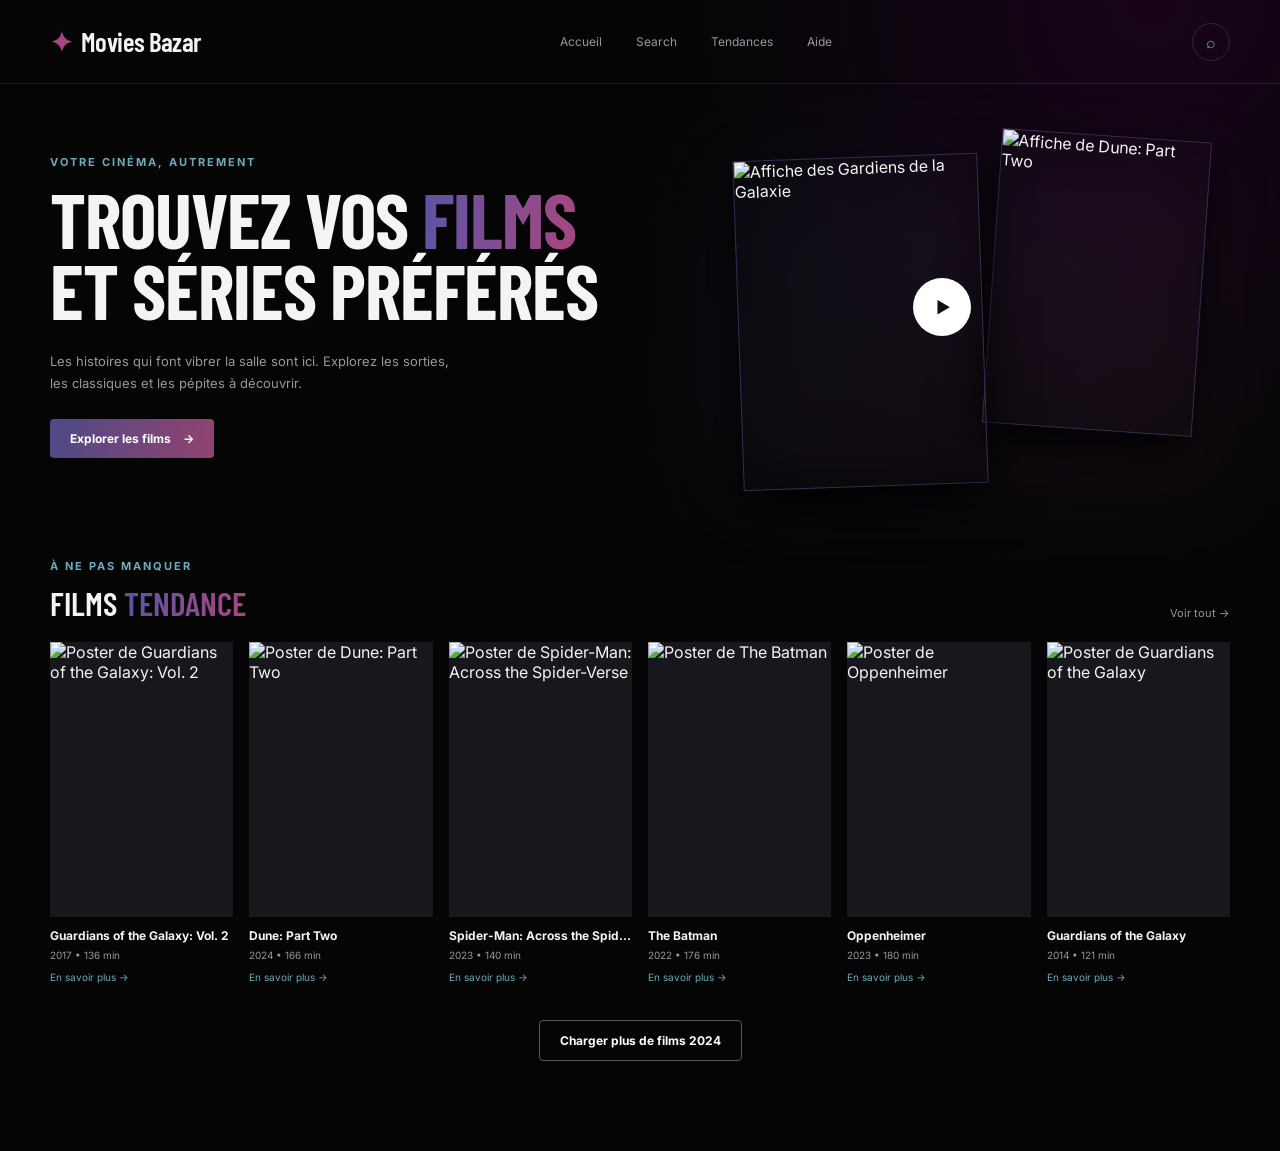
==== index.html @ b49e33e4 "fix" ====
<!DOCTYPE html>
<html lang="fr">
<head>
    <meta charset="UTF-8">
    <meta name="viewport" content="width=device-width, initial-scale=1.0">
    <meta name="description" content="Movies Bazar - Découvrez les films qui font vibrer le village.">
    <title>Movies Bazar | Accueil</title>
    <link rel="preconnect" href="https://fonts.googleapis.com">
    <link rel="preconnect" href="https://fonts.gstatic.com" crossorigin>
    <link href="https://fonts.googleapis.com/css2?family=Barlow+Condensed:wght@500;600;700&family=Inter:wght@400;500;600;700&display=swap" rel="stylesheet">
    <link rel="stylesheet" href="css/style.css">
</head>
<body>
    <div id="site-header"></div>
    <main>
        <section class="hero container" aria-labelledby="hero-title">
            <div class="hero__copy">
                <p class="eyebrow">Votre cinéma, autrement</p>
                <h1 id="hero-title">Trouvez vos <span>films</span><br>et séries préférés</h1>
                <p class="hero__text">Les histoires qui font vibrer la salle sont ici. Explorez les sorties, les classiques et les pépites à découvrir.</p>
                <a class="button button--primary" href="search.html">Explorer les films <span aria-hidden="true">→</span></a>
            </div>
            <div class="hero__art" aria-label="Affiches de films populaires">
                <div class="hero__glow"></div>
                <img class="hero__poster hero__poster--back" src="https://image.tmdb.org/t/p/w500/1pdfLvkbY9ohJlCjQH2CZjjYVvJ.jpg" alt="Affiche de Dune: Part Two">
                <img class="hero__poster hero__poster--front" src="https://m.media-amazon.com/images/M/MV5BNWE5MGI3MDctMmU5Ni00YzI2LWEzMTQtZGIyZDA5MzQzNDBhXkEyXkFqcGc@._V1_QL75_UX380_CR0,1,380,562_.jpg" alt="Affiche des Gardiens de la Galaxie">
                <span class="hero__play" aria-hidden="true">▶</span>
            </div>
        </section>
        <section class="container section" aria-labelledby="trending-title">
            <div class="section-heading"><div><p class="eyebrow">À ne pas manquer</p><h2 id="trending-title">Films <span>tendance</span></h2></div><a href="tendance.html">Voir tout <span aria-hidden="true">→</span></a></div>
            <div id="trending-grid" class="movie-grid movie-grid--home"></div>
            <button id="load-more-home" class="button button--outline load-more" type="button">Charger plus de films 2024</button>
        </section>
    </main>
    <script src="js/config.js"></script>
    <script src="js/data.js"></script>
    <script src="js/app.js?v=404-nav"></script>
    <script src="js/home.js"></script>
</body>
</html>
---- css/style.css ----
:root{--bg:#050506;--surface:#101014;--surface-2:#17171d;--text:#f5f3f5;--muted:#98969f;--line:#2b2931;--pink:#a9467f;--purple:#5a54a5;--cyan:#6babbc}
*{box-sizing:border-box}html{scroll-behavior:smooth}body{margin:0;background:radial-gradient(circle at 90% 0,#18041a 0,transparent 28rem),var(--bg);color:var(--text);font-family:Inter,Arial,sans-serif;min-height:100vh}a{color:inherit;text-decoration:none}button,input{font:inherit}button{cursor:pointer}.container{width:min(1180px,calc(100% - 64px));margin:0 auto}.sr-only{position:absolute;width:1px;height:1px;padding:0;margin:-1px;overflow:hidden;clip:rect(0,0,0,0);white-space:nowrap;border:0}
.site-header{height:84px;border-bottom:1px solid rgba(255,255,255,.07);display:flex;align-items:center}.site-header__inner{display:flex;align-items:center;justify-content:space-between;gap:30px}.logo{font-family:"Barlow Condensed",sans-serif;font-size:27px;font-weight:600;letter-spacing:-.5px}.logo-mark{color:var(--pink);margin-right:8px}.nav{display:flex;align-items:center;gap:34px;color:var(--muted);font-size:12px}.nav a:hover,.nav a[aria-current=page]{color:#fff}.header-search{width:38px;height:38px;border:1px solid var(--line);border-radius:50%;display:grid;place-items:center;color:var(--cyan)}
.hero{min-height:445px;display:grid;grid-template-columns:1fr 1fr;align-items:center;gap:50px}.eyebrow{text-transform:uppercase;color:var(--cyan);font-size:11px;letter-spacing:2px;font-weight:700;margin:0 0 14px}.hero h1,.page-intro h1,.error-page h1{font-family:"Barlow Condensed",sans-serif;font-size:clamp(50px,6vw,82px);line-height:.92;text-transform:uppercase;letter-spacing:-1px;margin:0}.hero h1 span,.page-intro h1 span,.section-heading h2 span{background:linear-gradient(100deg,var(--purple),var(--pink));-webkit-background-clip:text;background-clip:text;color:transparent}.hero__text{max-width:420px;color:var(--muted);font-size:13px;line-height:1.7;margin:25px 0}.button{border:0;border-radius:4px;padding:12px 20px;display:inline-flex;justify-content:center;align-items:center;gap:12px;font-weight:700;font-size:12px;transition:transform .2s,background .2s}.button:hover{transform:translateY(-2px)}.button--primary{color:#fff;background:linear-gradient(100deg,#4d4a86,#91436f)}.button--outline{color:#fff;background:transparent;border:1px solid #57545e}.hero__art{height:360px;position:relative}.hero__glow{position:absolute;inset:30px 0 0 50px;background:linear-gradient(135deg,#514d91,#963f70);opacity:.12;filter:blur(50px)}.hero__poster{position:absolute;object-fit:cover;border:1px solid #392a53;box-shadow:0 18px 50px #000}.hero__poster--back{width:210px;height:295px;right:5%;top:8px;transform:rotate(4deg)}.hero__poster--front{width:245px;height:330px;left:13%;bottom:0;transform:rotate(-2deg)}.hero__play{position:absolute;left:49%;top:50%;transform:translate(-50%,-50%);width:58px;height:58px;border-radius:50%;background:#fff;color:#111;display:grid;place-items:center;padding-left:3px}
.section{padding:30px 0 90px}.section-heading{display:flex;justify-content:space-between;align-items:end;margin-bottom:22px}.section-heading h2{font:600 33px/1 "Barlow Condensed",sans-serif;text-transform:uppercase;margin:0}.section-heading>a{color:var(--muted);font-size:11px}.movie-grid{display:grid;grid-template-columns:repeat(5,1fr);gap:24px 16px}.movie-grid--home{grid-template-columns:repeat(6,1fr)}.movie-card{min-width:0}.movie-card__poster{display:block;aspect-ratio:2/3;overflow:hidden;background:var(--surface-2);position:relative}.movie-card__poster img{width:100%;height:100%;object-fit:cover;transition:transform .35s}.movie-card:hover .movie-card__poster img{transform:scale(1.05)}.movie-card__poster:after{content:"Voir le film";position:absolute;inset:auto 8px 8px;padding:8px;background:rgba(5,5,6,.88);text-align:center;font-size:10px;opacity:0;transition:opacity .2s}.movie-card:hover .movie-card__poster:after{opacity:1}.movie-card h3{font-size:12px;white-space:nowrap;overflow:hidden;text-overflow:ellipsis;margin:11px 0 6px}.movie-card__meta{color:var(--muted);font-size:10px}.movie-card__link{display:inline-block;color:var(--cyan);font-size:10px;margin-top:10px}.movie-card__link:hover{text-decoration:underline}.load-more{display:flex;margin:35px auto 0}.page-main{padding-top:70px;min-height:calc(100vh - 170px)}.page-intro{margin-bottom:30px}.page-intro>p:last-child{color:var(--muted);font-size:14px;margin-top:20px}.search-box{display:flex;align-items:center;gap:14px;background:var(--surface);border:1px solid var(--line);padding:7px 8px 7px 18px;border-radius:5px;max-width:750px}.search-box>span{color:var(--cyan);font-size:25px}.search-box input{flex:1;min-width:0;background:none;border:0;outline:0;color:#fff;font-size:14px}.search-box input::placeholder{color:#706e77}.status{color:var(--muted);font-size:12px;margin:24px 0}.back-link{color:var(--muted);font-size:12px}.movie-details{margin-top:35px;display:grid;grid-template-columns:280px 1fr;gap:55px;padding-bottom:80px}.movie-details__poster{width:100%;aspect-ratio:2/3;object-fit:cover}.movie-details h1{font:600 clamp(45px,6vw,75px)/.95 "Barlow Condensed",sans-serif;text-transform:uppercase;margin:0 0 18px}.movie-details__tagline{color:var(--cyan);font-size:12px}.movie-details__plot{color:#c2c0c8;line-height:1.8;max-width:700px}.movie-facts{display:flex;flex-wrap:wrap;gap:10px;margin:25px 0}.movie-fact{border:1px solid var(--line);padding:10px 13px;color:var(--muted);font-size:11px}.movie-fact strong{display:block;color:#fff;margin-top:5px}.movie-details__label{color:var(--muted);font-size:11px;text-transform:uppercase;letter-spacing:1px;margin-top:24px}.error-page{text-align:center;padding-top:80px}.error-page__code{font:700 150px/.8 "Barlow Condensed",sans-serif;color:var(--pink);margin:0}.error-page h1{font-size:54px;margin-top:25px}.error-page>p:not(.error-page__code){color:var(--muted);margin:20px 0 30px}.error-form{max-width:500px;text-align:left;background:var(--surface);border:1px solid var(--line);padding:25px;margin:60px auto}.error-form h2{font:600 28px "Barlow Condensed",sans-serif;text-transform:uppercase;margin:0}.error-form p{color:var(--muted);font-size:12px;line-height:1.6}.form-row{display:grid;gap:7px;margin:16px 0}.form-row label{font-size:11px;color:var(--muted)}.form-row input,.form-row textarea{background:#09090c;border:1px solid var(--line);border-radius:3px;color:#fff;padding:12px;outline-color:var(--purple)}.form-row textarea{min-height:110px;resize:vertical}.site-footer{border-top:1px solid var(--line);padding:25px 0;color:var(--muted);font-size:11px}.site-footer__inner{display:flex;justify-content:space-between}
@media(max-width:900px){.movie-grid--home,.movie-grid{grid-template-columns:repeat(4,1fr)}.hero{min-height:550px}.hero__art{order:-1;height:280px}.hero__poster--back{width:170px;height:240px}.hero__poster--front{width:190px;height:255px}.movie-details{grid-template-columns:220px 1fr;gap:30px}}@media(max-width:600px){.container{width:min(100% - 32px,1180px)}.site-header{height:70px}.site-header__inner{gap:10px}.nav{gap:8px}.nav a{font-size:10px}.header-search{width:32px;height:32px}.hero{display:flex;flex-direction:column;align-items:stretch;padding-top:25px;gap:10px}.hero__art{order:-1;height:270px}.hero__poster--front{left:18%}.hero__poster--back{right:8%}.movie-grid--home,.movie-grid{grid-template-columns:repeat(2,1fr);gap:24px 12px}.section-heading{align-items:start}.section-heading h2{font-size:28px}.search-box{padding-left:12px}.search-box .button{padding:12px 13px}.movie-details{display:block}.movie-details__poster{width:190px;margin-bottom:28px}.error-page__code{font-size:110px}.error-page h1{font-size:42px}.site-footer__inner{display:block;text-align:center}.site-footer__inner p{margin:8px}}
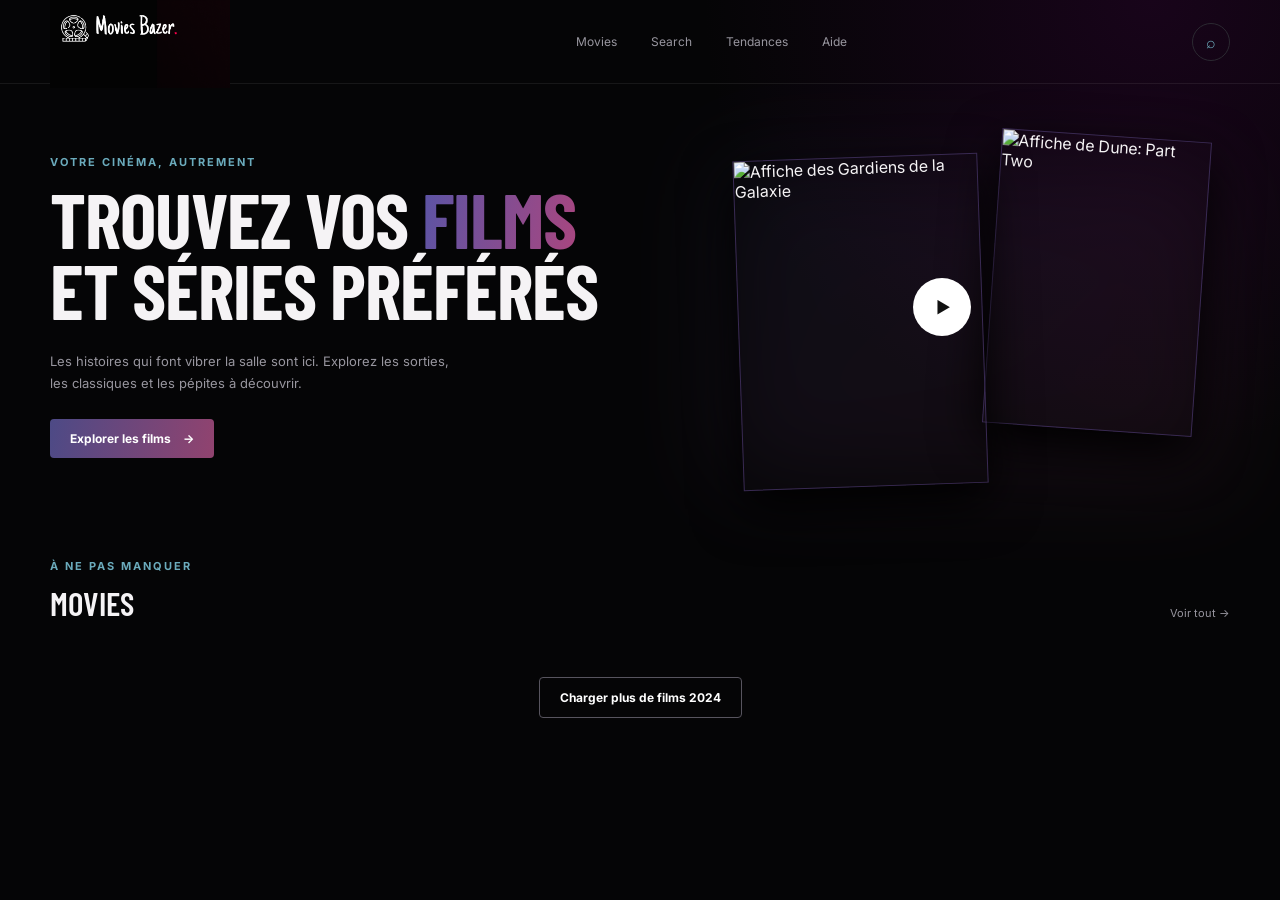
==== commit 8ca02a2b: "fixed" ====
--- a/index.html
+++ b/index.html
@@ -28,7 +28,7 @@
             </div>
         </section>
         <section class="container section" aria-labelledby="trending-title">
-            <div class="section-heading"><div><p class="eyebrow">À ne pas manquer</p><h2 id="trending-title">Films <span>tendance</span></h2></div><a href="tendance.html">Voir tout <span aria-hidden="true">→</span></a></div>
+            <div class="section-heading"><div><p class="eyebrow">À ne pas manquer</p><h2 id="trending-title">Movies</h2></div><a href="tendance.html">Voir tout <span aria-hidden="true">→</span></a></div>
             <div id="trending-grid" class="movie-grid movie-grid--home"></div>
             <button id="load-more-home" class="button button--outline load-more" type="button">Charger plus de films 2024</button>
         </section>
--- a/css/style.css
+++ b/css/style.css
@@ -1,6 +1,574 @@
-:root{--bg:#050506;--surface:#101014;--surface-2:#17171d;--text:#f5f3f5;--muted:#98969f;--line:#2b2931;--pink:#a9467f;--purple:#5a54a5;--cyan:#6babbc}
-*{box-sizing:border-box}html{scroll-behavior:smooth}body{margin:0;background:radial-gradient(circle at 90% 0,#18041a 0,transparent 28rem),var(--bg);color:var(--text);font-family:Inter,Arial,sans-serif;min-height:100vh}a{color:inherit;text-decoration:none}button,input{font:inherit}button{cursor:pointer}.container{width:min(1180px,calc(100% - 64px));margin:0 auto}.sr-only{position:absolute;width:1px;height:1px;padding:0;margin:-1px;overflow:hidden;clip:rect(0,0,0,0);white-space:nowrap;border:0}
-.site-header{height:84px;border-bottom:1px solid rgba(255,255,255,.07);display:flex;align-items:center}.site-header__inner{display:flex;align-items:center;justify-content:space-between;gap:30px}.logo{font-family:"Barlow Condensed",sans-serif;font-size:27px;font-weight:600;letter-spacing:-.5px}.logo-mark{color:var(--pink);margin-right:8px}.nav{display:flex;align-items:center;gap:34px;color:var(--muted);font-size:12px}.nav a:hover,.nav a[aria-current=page]{color:#fff}.header-search{width:38px;height:38px;border:1px solid var(--line);border-radius:50%;display:grid;place-items:center;color:var(--cyan)}
-.hero{min-height:445px;display:grid;grid-template-columns:1fr 1fr;align-items:center;gap:50px}.eyebrow{text-transform:uppercase;color:var(--cyan);font-size:11px;letter-spacing:2px;font-weight:700;margin:0 0 14px}.hero h1,.page-intro h1,.error-page h1{font-family:"Barlow Condensed",sans-serif;font-size:clamp(50px,6vw,82px);line-height:.92;text-transform:uppercase;letter-spacing:-1px;margin:0}.hero h1 span,.page-intro h1 span,.section-heading h2 span{background:linear-gradient(100deg,var(--purple),var(--pink));-webkit-background-clip:text;background-clip:text;color:transparent}.hero__text{max-width:420px;color:var(--muted);font-size:13px;line-height:1.7;margin:25px 0}.button{border:0;border-radius:4px;padding:12px 20px;display:inline-flex;justify-content:center;align-items:center;gap:12px;font-weight:700;font-size:12px;transition:transform .2s,background .2s}.button:hover{transform:translateY(-2px)}.button--primary{color:#fff;background:linear-gradient(100deg,#4d4a86,#91436f)}.button--outline{color:#fff;background:transparent;border:1px solid #57545e}.hero__art{height:360px;position:relative}.hero__glow{position:absolute;inset:30px 0 0 50px;background:linear-gradient(135deg,#514d91,#963f70);opacity:.12;filter:blur(50px)}.hero__poster{position:absolute;object-fit:cover;border:1px solid #392a53;box-shadow:0 18px 50px #000}.hero__poster--back{width:210px;height:295px;right:5%;top:8px;transform:rotate(4deg)}.hero__poster--front{width:245px;height:330px;left:13%;bottom:0;transform:rotate(-2deg)}.hero__play{position:absolute;left:49%;top:50%;transform:translate(-50%,-50%);width:58px;height:58px;border-radius:50%;background:#fff;color:#111;display:grid;place-items:center;padding-left:3px}
-.section{padding:30px 0 90px}.section-heading{display:flex;justify-content:space-between;align-items:end;margin-bottom:22px}.section-heading h2{font:600 33px/1 "Barlow Condensed",sans-serif;text-transform:uppercase;margin:0}.section-heading>a{color:var(--muted);font-size:11px}.movie-grid{display:grid;grid-template-columns:repeat(5,1fr);gap:24px 16px}.movie-grid--home{grid-template-columns:repeat(6,1fr)}.movie-card{min-width:0}.movie-card__poster{display:block;aspect-ratio:2/3;overflow:hidden;background:var(--surface-2);position:relative}.movie-card__poster img{width:100%;height:100%;object-fit:cover;transition:transform .35s}.movie-card:hover .movie-card__poster img{transform:scale(1.05)}.movie-card__poster:after{content:"Voir le film";position:absolute;inset:auto 8px 8px;padding:8px;background:rgba(5,5,6,.88);text-align:center;font-size:10px;opacity:0;transition:opacity .2s}.movie-card:hover .movie-card__poster:after{opacity:1}.movie-card h3{font-size:12px;white-space:nowrap;overflow:hidden;text-overflow:ellipsis;margin:11px 0 6px}.movie-card__meta{color:var(--muted);font-size:10px}.movie-card__link{display:inline-block;color:var(--cyan);font-size:10px;margin-top:10px}.movie-card__link:hover{text-decoration:underline}.load-more{display:flex;margin:35px auto 0}.page-main{padding-top:70px;min-height:calc(100vh - 170px)}.page-intro{margin-bottom:30px}.page-intro>p:last-child{color:var(--muted);font-size:14px;margin-top:20px}.search-box{display:flex;align-items:center;gap:14px;background:var(--surface);border:1px solid var(--line);padding:7px 8px 7px 18px;border-radius:5px;max-width:750px}.search-box>span{color:var(--cyan);font-size:25px}.search-box input{flex:1;min-width:0;background:none;border:0;outline:0;color:#fff;font-size:14px}.search-box input::placeholder{color:#706e77}.status{color:var(--muted);font-size:12px;margin:24px 0}.back-link{color:var(--muted);font-size:12px}.movie-details{margin-top:35px;display:grid;grid-template-columns:280px 1fr;gap:55px;padding-bottom:80px}.movie-details__poster{width:100%;aspect-ratio:2/3;object-fit:cover}.movie-details h1{font:600 clamp(45px,6vw,75px)/.95 "Barlow Condensed",sans-serif;text-transform:uppercase;margin:0 0 18px}.movie-details__tagline{color:var(--cyan);font-size:12px}.movie-details__plot{color:#c2c0c8;line-height:1.8;max-width:700px}.movie-facts{display:flex;flex-wrap:wrap;gap:10px;margin:25px 0}.movie-fact{border:1px solid var(--line);padding:10px 13px;color:var(--muted);font-size:11px}.movie-fact strong{display:block;color:#fff;margin-top:5px}.movie-details__label{color:var(--muted);font-size:11px;text-transform:uppercase;letter-spacing:1px;margin-top:24px}.error-page{text-align:center;padding-top:80px}.error-page__code{font:700 150px/.8 "Barlow Condensed",sans-serif;color:var(--pink);margin:0}.error-page h1{font-size:54px;margin-top:25px}.error-page>p:not(.error-page__code){color:var(--muted);margin:20px 0 30px}.error-form{max-width:500px;text-align:left;background:var(--surface);border:1px solid var(--line);padding:25px;margin:60px auto}.error-form h2{font:600 28px "Barlow Condensed",sans-serif;text-transform:uppercase;margin:0}.error-form p{color:var(--muted);font-size:12px;line-height:1.6}.form-row{display:grid;gap:7px;margin:16px 0}.form-row label{font-size:11px;color:var(--muted)}.form-row input,.form-row textarea{background:#09090c;border:1px solid var(--line);border-radius:3px;color:#fff;padding:12px;outline-color:var(--purple)}.form-row textarea{min-height:110px;resize:vertical}.site-footer{border-top:1px solid var(--line);padding:25px 0;color:var(--muted);font-size:11px}.site-footer__inner{display:flex;justify-content:space-between}
-@media(max-width:900px){.movie-grid--home,.movie-grid{grid-template-columns:repeat(4,1fr)}.hero{min-height:550px}.hero__art{order:-1;height:280px}.hero__poster--back{width:170px;height:240px}.hero__poster--front{width:190px;height:255px}.movie-details{grid-template-columns:220px 1fr;gap:30px}}@media(max-width:600px){.container{width:min(100% - 32px,1180px)}.site-header{height:70px}.site-header__inner{gap:10px}.nav{gap:8px}.nav a{font-size:10px}.header-search{width:32px;height:32px}.hero{display:flex;flex-direction:column;align-items:stretch;padding-top:25px;gap:10px}.hero__art{order:-1;height:270px}.hero__poster--front{left:18%}.hero__poster--back{right:8%}.movie-grid--home,.movie-grid{grid-template-columns:repeat(2,1fr);gap:24px 12px}.section-heading{align-items:start}.section-heading h2{font-size:28px}.search-box{padding-left:12px}.search-box .button{padding:12px 13px}.movie-details{display:block}.movie-details__poster{width:190px;margin-bottom:28px}.error-page__code{font-size:110px}.error-page h1{font-size:42px}.site-footer__inner{display:block;text-align:center}.site-footer__inner p{margin:8px}}
+:root {
+    --bg:#050506;
+    --surface:#101014;
+    --surface-2:#17171d;
+    --text:#f5f3f5;
+    --muted:#98969f;
+    --line:#2b2931;
+    --pink:#a9467f;
+    --purple:#5a54a5;
+    --cyan:#6babbc
+}
+* {
+    box-sizing:border-box
+}
+html {
+    scroll-behavior:smooth
+}
+body {
+    margin:0;
+    background:radial-gradient(circle at 90% 0,#18041a 0,transparent 28rem),var(--bg);
+    color:var(--text);
+    font-family:Inter,Arial,sans-serif;
+    min-height:100vh
+}
+a {
+    color:inherit;
+    text-decoration:none
+}
+img {
+    display:block;
+    max-width:100%
+}
+button,input {
+    font:inherit
+}
+button {
+    cursor:pointer
+}
+.container {
+    width:min(1180px,calc(100% - 64px));
+    margin:0 auto
+}
+.sr-only {
+    position:absolute;
+    width:1px;
+    height:1px;
+    padding:0;
+    margin:-1px;
+    overflow:hidden;
+    clip:rect(0,0,0,0);
+    white-space:nowrap;
+    border:0
+}
+.site-header {
+    height:84px;
+    border-bottom:1px solid rgba(255,255,255,.07);
+    display:flex;
+    align-items:center
+}
+.site-header__inner {
+    display:flex;
+    align-items:center;
+    justify-content:space-between;
+    gap:30px
+}
+.logo {
+    display:flex;
+    align-items:center
+}
+.logo img {
+    width:180px;
+    height:auto
+}
+.nav {
+    display:flex;
+    align-items:center;
+    gap:34px;
+    color:var(--muted);
+    font-size:12px
+}
+.nav a:hover,.nav a[aria-current=page] {
+    color:#fff
+}
+.header-search {
+    width:38px;
+    height:38px;
+    border:1px solid var(--line);
+    border-radius:50%;
+    display:grid;
+    place-items:center;
+    color:var(--cyan)
+}
+.hero {
+    min-height:445px;
+    display:grid;
+    grid-template-columns:1fr 1fr;
+    align-items:center;
+    gap:50px
+}
+.eyebrow {
+    text-transform:uppercase;
+    color:var(--cyan);
+    font-size:11px;
+    letter-spacing:2px;
+    font-weight:700;
+    margin:0 0 14px
+}
+.hero h1,.page-intro h1,.error-page h1 {
+    font-family:"Barlow Condensed",sans-serif;
+    font-size:clamp(50px,6vw,82px);
+    line-height:.92;
+    text-transform:uppercase;
+    letter-spacing:-1px;
+    margin:0
+}
+.hero h1 span,.page-intro h1 span,.section-heading h2 span {
+    background:linear-gradient(100deg,var(--purple),var(--pink));
+    -webkit-background-clip:text;
+    background-clip:text;
+    color:transparent
+}
+.hero__text {
+    max-width:420px;
+    color:var(--muted);
+    font-size:13px;
+    line-height:1.7;
+    margin:25px 0
+}
+.button {
+    border:0;
+    border-radius:4px;
+    padding:12px 20px;
+    display:inline-flex;
+    justify-content:center;
+    align-items:center;
+    gap:12px;
+    font-weight:700;
+    font-size:12px;
+    transition:transform .2s,background .2s
+}
+.button:hover {
+    transform:translateY(-2px)
+}
+.button:focus-visible,
+.header-search:focus-visible,
+.nav a:focus-visible,
+.movie-card a:focus-visible,
+.back-link:focus-visible {
+    outline:2px solid var(--cyan);
+    outline-offset:3px
+}
+.button--primary {
+    color:#fff;
+    background:linear-gradient(100deg,#4d4a86,#91436f)
+}
+.button--outline {
+    color:#fff;
+    background:transparent;
+    border:1px solid #57545e
+}
+.hero__art {
+    height:360px;
+    position:relative
+}
+.hero__glow {
+    position:absolute;
+    inset:30px 0 0 50px;
+    background:linear-gradient(135deg,#514d91,#963f70);
+    opacity:.12;
+    filter:blur(50px)
+}
+.hero__poster {
+    position:absolute;
+    object-fit:cover;
+    border:1px solid #392a53;
+    box-shadow:0 18px 50px #000
+}
+.hero__poster--back {
+    width:210px;
+    height:295px;
+    right:5%;
+    top:8px;
+    transform:rotate(4deg)
+}
+.hero__poster--front {
+    width:245px;
+    height:330px;
+    left:13%;
+    bottom:0;
+    transform:rotate(-2deg)
+}
+.hero__play {
+    position:absolute;
+    left:49%;
+    top:50%;
+    transform:translate(-50%,-50%);
+    width:58px;
+    height:58px;
+    border-radius:50%;
+    background:#fff;
+    color:#111;
+    display:grid;
+    place-items:center;
+    padding-left:3px
+}
+.section {
+    padding:30px 0 90px
+}
+.section-heading {
+    display:flex;
+    justify-content:space-between;
+    align-items:end;
+    margin-bottom:22px
+}
+.section-heading h2 {
+    font:600 33px/1 "Barlow Condensed",sans-serif;
+    text-transform:uppercase;
+    margin:0
+}
+.section-heading>a {
+    color:var(--muted);
+    font-size:11px
+}
+.movie-grid {
+    display:grid;
+    grid-template-columns:repeat(5,1fr);
+    gap:24px 16px
+}
+.movie-grid--home {
+    grid-template-columns:repeat(6,1fr)
+}
+.movie-card {
+    min-width:0
+}
+.movie-card__poster {
+    display:block;
+    aspect-ratio:2/3;
+    overflow:hidden;
+    background:var(--surface-2);
+    position:relative
+}
+.movie-card__poster img {
+    width:100%;
+    height:100%;
+    object-fit:cover;
+    transition:transform .35s
+}
+.movie-card:hover .movie-card__poster img {
+    transform:scale(1.05)
+}
+.movie-card__poster:after {
+    content:"Voir le film";
+    position:absolute;
+    inset:auto 8px 8px;
+    padding:8px;
+    background:rgba(5,5,6,.88);
+    text-align:center;
+    font-size:10px;
+    opacity:0;
+    transition:opacity .2s
+}
+.movie-card:hover .movie-card__poster:after {
+    opacity:1
+}
+.movie-card h3 {
+    font-size:12px;
+    white-space:nowrap;
+    overflow:hidden;
+    text-overflow:ellipsis;
+    margin:11px 0 6px
+}
+.movie-card__meta {
+    color:var(--muted);
+    font-size:10px
+}
+.movie-card__plot {
+    color:#c2c0c8;
+    font-size:10px;
+    line-height:1.45;
+    display:-webkit-box;
+    -webkit-box-orient:vertical;
+    -webkit-line-clamp:3;
+    overflow:hidden;
+    margin:8px 0 0;
+    min-height:44px
+}
+.movie-card__link {
+    display:inline-block;
+    color:var(--cyan);
+    font-size:10px;
+    margin-top:10px
+}
+.movie-card__link:hover {
+    text-decoration:underline
+}
+.load-more {
+    display:flex;
+    margin:35px auto 0
+}
+.page-main {
+    padding-top:70px;
+    min-height:calc(100vh - 170px)
+}
+.page-intro {
+    margin-bottom:30px
+}
+.page-intro>p:last-child {
+    color:var(--muted);
+    font-size:14px;
+    margin-top:20px
+}
+.search-box {
+    display:flex;
+    align-items:center;
+    gap:14px;
+    background:var(--surface);
+    border:1px solid var(--line);
+    padding:7px 8px 7px 18px;
+    border-radius:5px;
+    max-width:750px
+}
+.search-box>span {
+    color:var(--cyan);
+    font-size:25px
+}
+.search-box input {
+    flex:1;
+    min-width:0;
+    background:none;
+    border:0;
+    outline:0;
+    color:#fff;
+    font-size:14px
+}
+.search-box input::placeholder {
+    color:#706e77
+}
+.status {
+    color:var(--muted);
+    font-size:12px;
+    margin:24px 0
+}
+.back-link {
+    color:var(--muted);
+    font-size:12px
+}
+.movie-details {
+    margin-top:35px;
+    display:grid;
+    grid-template-columns:280px 1fr;
+    gap:55px;
+    padding-bottom:80px
+}
+.movie-details__poster {
+    width:100%;
+    aspect-ratio:2/3;
+    object-fit:cover
+}
+.movie-details h1 {
+    font:600 clamp(45px,6vw,75px)/.95 "Barlow Condensed",sans-serif;
+    text-transform:uppercase;
+    margin:0 0 18px
+}
+.movie-details__tagline {
+    color:var(--cyan);
+    font-size:12px
+}
+.movie-details__plot {
+    color:#c2c0c8;
+    line-height:1.8;
+    max-width:700px
+}
+.movie-facts {
+    display:flex;
+    flex-wrap:wrap;
+    gap:10px;
+    margin:25px 0
+}
+.movie-fact {
+    border:1px solid var(--line);
+    padding:10px 13px;
+    color:var(--muted);
+    font-size:11px
+}
+.movie-fact strong {
+    display:block;
+    color:#fff;
+    margin-top:5px
+}
+.movie-details__label {
+    color:var(--muted);
+    font-size:11px;
+    text-transform:uppercase;
+    letter-spacing:1px;
+    margin-top:24px
+}
+.error-page {
+    text-align:center;
+    padding-top:80px
+}
+.error-page__code {
+    font:700 150px/.8 "Barlow Condensed",sans-serif;
+    color:var(--pink);
+    margin:0
+}
+.error-page h1 {
+    font-size:54px;
+    margin-top:25px
+}
+.error-page>p:not(.error-page__code) {
+    color:var(--muted);
+    margin:20px 0 30px
+}
+.error-form {
+    max-width:500px;
+    text-align:left;
+    background:var(--surface);
+    border:1px solid var(--line);
+    padding:25px;
+    margin:60px auto
+}
+.error-form h2 {
+    font:600 28px "Barlow Condensed",sans-serif;
+    text-transform:uppercase;
+    margin:0
+}
+.error-form p {
+    color:var(--muted);
+    font-size:12px;
+    line-height:1.6
+}
+.form-row {
+    display:grid;
+    gap:7px;
+    margin:16px 0
+}
+.form-row label {
+    font-size:11px;
+    color:var(--muted)
+}
+.form-row input,.form-row textarea {
+    background:#09090c;
+    border:1px solid var(--line);
+    border-radius:3px;
+    color:#fff;
+    padding:12px;
+    outline-color:var(--purple)
+}
+.form-row textarea {
+    min-height:110px;
+    resize:vertical
+}
+.site-footer {
+    border-top:1px solid var(--line);
+    padding:25px 0;
+    color:var(--muted);
+    font-size:11px
+}
+.site-footer__inner {
+    display:flex;
+    justify-content:space-between
+}
+@media(max-width:900px) {
+    .movie-grid--home,.movie-grid {
+        grid-template-columns:repeat(4,1fr)
+    }
+    .hero {
+        min-height:550px
+    }
+    .hero__art {
+        order:-1;
+        height:280px
+    }
+    .hero__poster--back {
+        width:170px;
+        height:240px
+    }
+    .hero__poster--front {
+        width:190px;
+        height:255px
+    }
+    .movie-details {
+        grid-template-columns:220px 1fr;
+        gap:30px
+    }
+}
+@media(max-width:600px) {
+    .container {
+        width:min(100% - 32px,1180px)
+    }
+    .site-header {
+        height:70px
+    }
+    .site-header__inner {
+        gap:10px
+    }
+    .nav {
+        gap:8px
+    }
+    .nav a {
+        font-size:10px
+    }
+    .header-search {
+        width:32px;
+        height:32px
+    }
+    .hero {
+        display:flex;
+        flex-direction:column;
+        align-items:stretch;
+        padding-top:25px;
+        gap:10px
+    }
+    .hero__art {
+        order:-1;
+        height:270px
+    }
+    .hero__poster--front {
+        left:18%
+    }
+    .hero__poster--back {
+        right:8%
+    }
+    .movie-grid--home,.movie-grid {
+        grid-template-columns:repeat(2,1fr);
+        gap:24px 12px
+    }
+    .section-heading {
+        align-items:start
+    }
+    .section-heading h2 {
+        font-size:28px
+    }
+    .search-box {
+        padding-left:12px
+    }
+    .search-box .button {
+        padding:12px 13px
+    }
+    .movie-details {
+        display:block
+    }
+    .movie-details__poster {
+        width:190px;
+        margin-bottom:28px
+    }
+    .error-page__code {
+        font-size:110px
+    }
+    .error-page h1 {
+        font-size:42px
+    }
+    .site-footer__inner {
+        display:block;
+        text-align:center
+    }
+    .site-footer__inner p {
+        margin:8px
+    }
+}
+
+@media(prefers-reduced-motion:reduce) {
+    html {
+        scroll-behavior:auto
+    }
+
+    *,
+    *::before,
+    *::after {
+        transition-duration:.01ms !important;
+        animation-duration:.01ms !important;
+        animation-iteration-count:1 !important
+    }
+}
